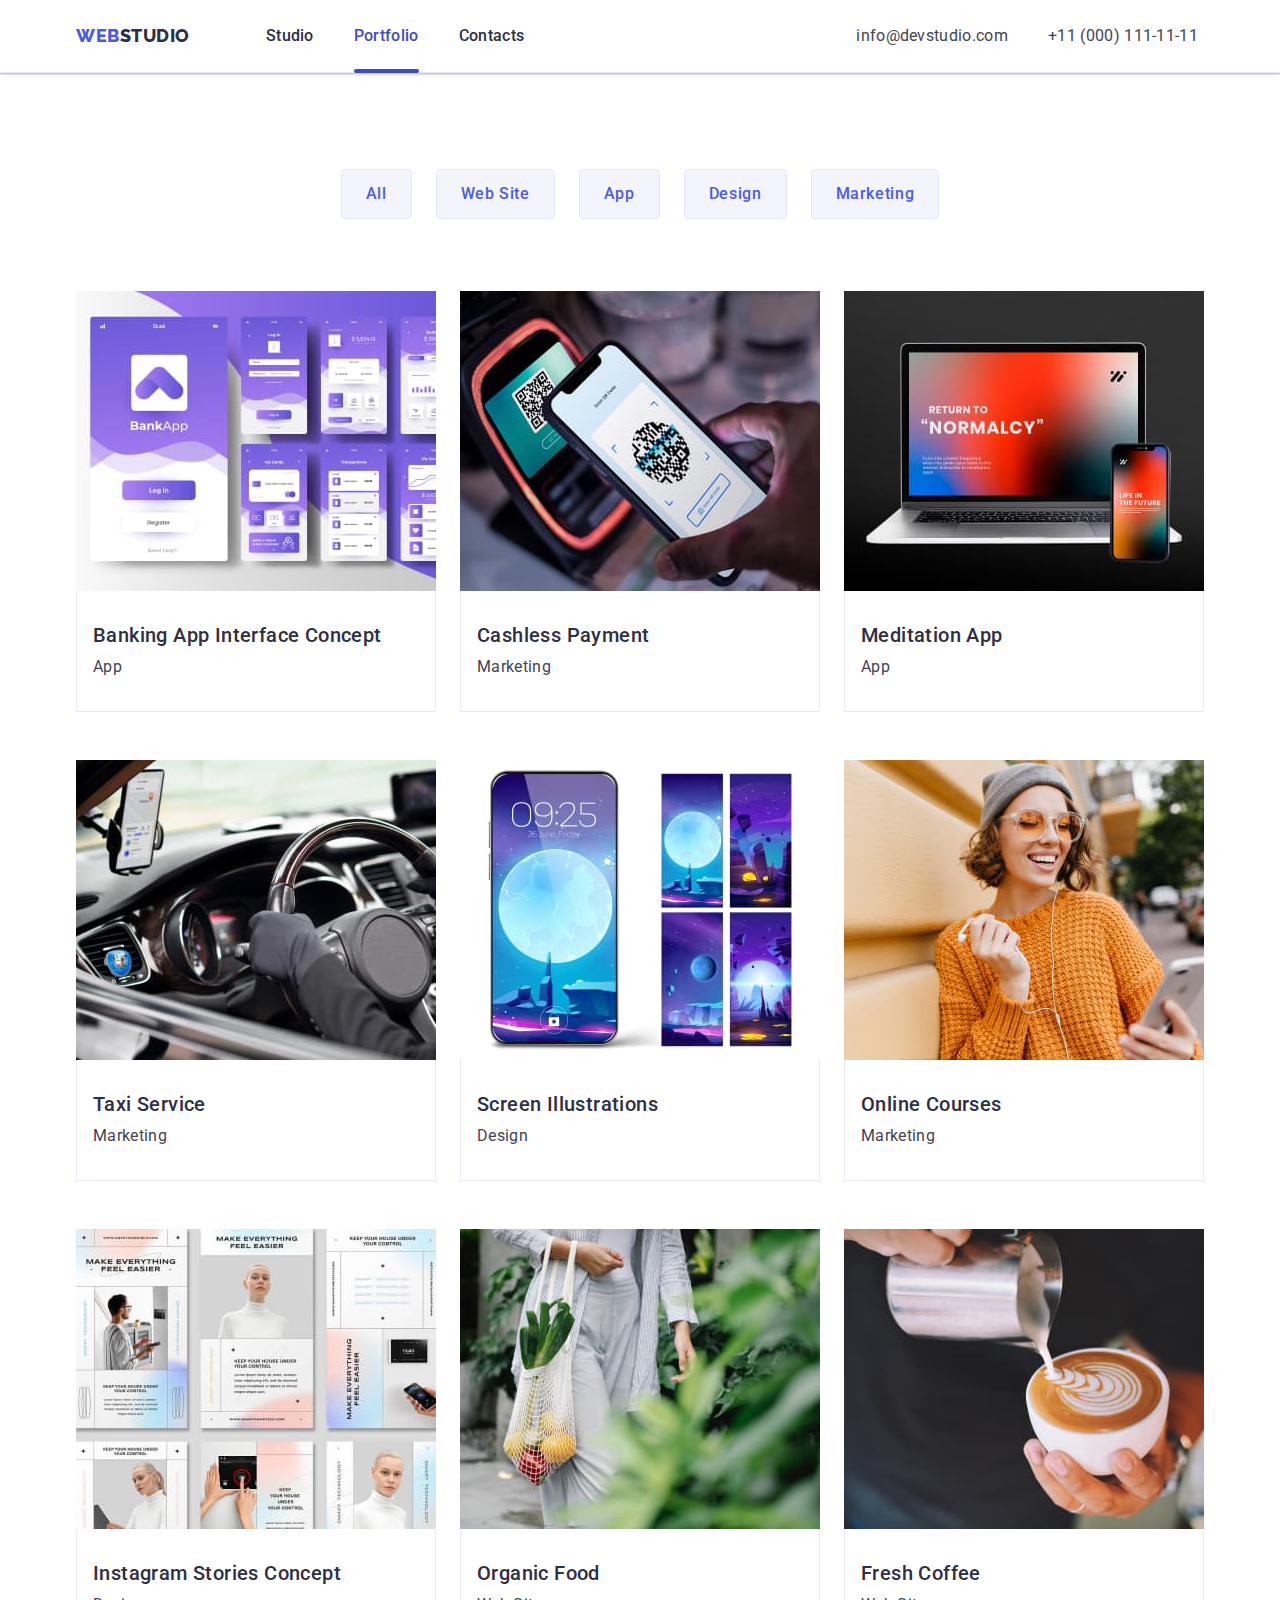
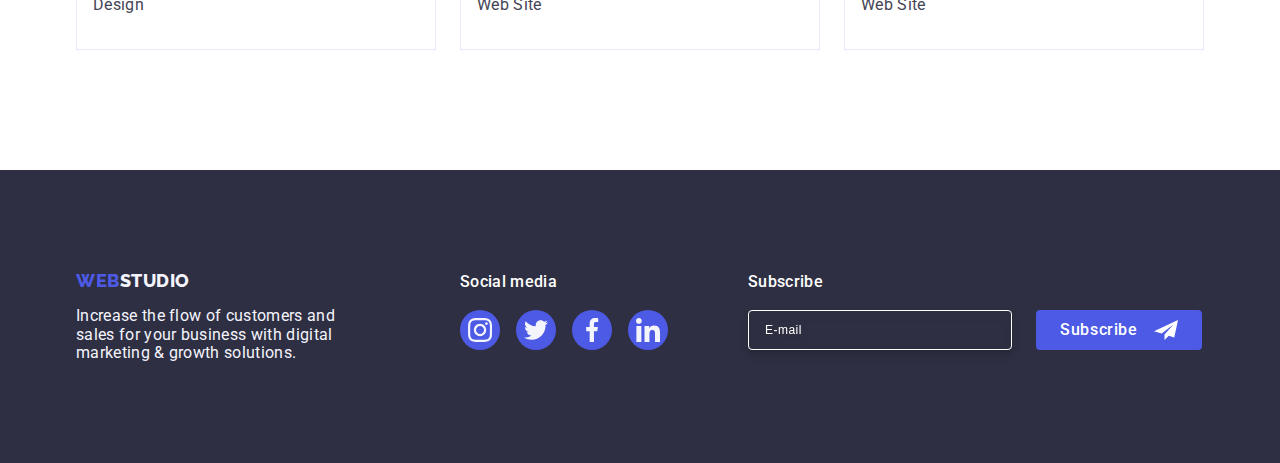
==== portfolio.html @ fdab6323 "Initial commit" ====
<!DOCTYPE html>
<html lang="en">
  <head>
    <link
      rel="stylesheet"
      href="https://cdnjs.cloudflare.com/ajax/libs/modern-normalize/2.0.0/modern-normalize.min.css"
      integrity="sha512-4xo8blKMVCiXpTaLzQSLSw3KFOVPWhm/TRtuPVc4WG6kUgjH6J03IBuG7JZPkcWMxJ5huwaBpOpnwYElP/m6wg=="
      crossorigin="anonymous"
      referrerpolicy="no-referrer"
    />
    <link rel="stylesheet" href="./css/styles.css" />
    <link rel="preconnect" href="https://fonts.googleapis.com" />
    <link rel="preconnect" href="https://fonts.gstatic.com" crossorigin />
    <link
      href="https://fonts.googleapis.com/css2?family=Raleway:wght@800&family=Roboto:wght@400;500;700;900&display=swap"
      rel="stylesheet"
    />
    <meta charset="UTF-8" />
    <meta name="viewport" content="width=device-width, initial-scale=1.0" />
    <title>Portfolio</title>
  </head>
  <body>
    <header class="header">
      <div class="header-content container">
        <nav class="nav">
          <a class="logo link" href="./index.html"
            >Web<span class="logo-span">Studio</span></a
          >
          <ul class="nav-list list">
            <li class="nav-element">
              <a class="nav-item link" href="./index.html">Studio</a>
            </li>
            <li class="nav-element">
              <a class="nav-item link current" href="./portfolio.html"
                >Portfolio</a
              >
            </li>
            <li class="nav-element">
              <a class="nav-item link" href="">Contacts</a>
            </li>
          </ul>
        </nav>

        <address class="address">
          <ul class="address-list list">
            <li class="address-element">
              <a class="address-item link" href="mailto:info@devstudio.com"
                >info@devstudio.com</a
              >
            </li>
            <li class="address-element">
              <a class="address-item link" href="tel:+110001111111"
                >+11 (000) 111-11-11</a
              >
            </li>
          </ul>
        </address>
      </div>
    </header>

    <main class="main">
      <section class="categories">
        <div class="categories-content container">
          <h1 class="categories-title visually-hidden">Categories</h1>

          <ul class="categories-list list">
            <li class="categories-item">
              <button class="categories-button" type="button">All</button>
            </li>
            <li class="categories-item">
              <button class="categories-button" type="button">Web Site</button>
            </li>
            <li class="categories-item">
              <button class="categories-button" type="button">App</button>
            </li>
            <li class="categories-item">
              <button class="categories-button" type="button">Design</button>
            </li>
            <li class="categories-item">
              <button class="categories-button" type="button">Marketing</button>
            </li>
          </ul>

          <ul class="gallery-list list">
            <li class="gallery-item">
              <a class="gallery-link link" href="">
                <div class="gallery-img">
                  <img
                    class="gallery-image"
                    src="./images/BankApp.jpg"
                    alt="Banking App Interface Concept"
                    width="360"
                  />
                  <p class="gallery-img-p">
                    14 Stylish and User-Friendly App Design Concepts · Task
                    Manager App · Calorie Tracker App · Exotic Fruit Ecommerce
                    App · Cloud Storage App
                  </p>
                </div>
                <div class="gallery-item-text">
                  <h2 class="gallery-subtitle">
                    Banking App Interface Concept
                  </h2>
                  <p class="gallery-text">App</p>
                </div>
              </a>
            </li>
            <li class="gallery-item">
              <a class="gallery-link link" href="">
                <div class="gallery-img">
                  <img
                    class="gallery-image"
                    src="./images/Payment.jpg"
                    alt="Cashless Payment with telephone"
                    width="360"
                  />
                  <p class="gallery-img-p">
                    14 Stylish and User-Friendly App Design Concepts · Task
                    Manager App · Calorie Tracker App · Exotic Fruit Ecommerce
                    App · Cloud Storage App
                  </p>
                </div>
                <div class="gallery-item-text">
                  <h2 class="gallery-subtitle">Cashless Payment</h2>
                  <p class="gallery-text">Marketing</p>
                </div>
              </a>
            </li>
            <li class="gallery-item">
              <a class="gallery-link link" href="">
                <div class="gallery-img">
                  <img
                    class="gallery-image"
                    src="./images/Meditation.jpg"
                    alt="Meditation App on laptop an telephone"
                    width="360"
                  />
                  <p class="gallery-img-p">
                    14 Stylish and User-Friendly App Design Concepts · Task
                    Manager App · Calorie Tracker App · Exotic Fruit Ecommerce
                    App · Cloud Storage App
                  </p>
                </div>
                <div class="gallery-item-text">
                  <h2 class="gallery-subtitle">Meditation App</h2>
                  <p class="gallery-text">App</p>
                </div>
              </a>
            </li>
            <li class="gallery-item">
              <a class="gallery-link link" href="">
                <div class="gallery-img">
                  <img
                    class="gallery-image"
                    src="./images/Taxi.jpg"
                    alt="Taxi black car"
                    width="360"
                  />
                  <p class="gallery-img-p">
                    14 Stylish and User-Friendly App Design Concepts · Task
                    Manager App · Calorie Tracker App · Exotic Fruit Ecommerce
                    App · Cloud Storage App
                  </p>
                </div>
                <div class="gallery-item-text">
                  <h2 class="gallery-subtitle">Taxi Service</h2>
                  <p class="gallery-text">Marketing</p>
                </div>
              </a>
            </li>
            <li class="gallery-item">
              <a class="gallery-link link" href="">
                <div class="gallery-img">
                  <img
                    class="gallery-image"
                    src="./images/Wallpapers.jpg"
                    alt="Screen Illustrations fot telephone"
                    width="360"
                  />
                  <p class="gallery-img-p">
                    14 Stylish and User-Friendly App Design Concepts · Task
                    Manager App · Calorie Tracker App · Exotic Fruit Ecommerce
                    App · Cloud Storage App
                  </p>
                </div>
                <div class="gallery-item-text">
                  <h2 class="gallery-subtitle">Screen Illustrations</h2>
                  <p class="gallery-text">Design</p>
                </div>
              </a>
            </li>
            <li class="gallery-item">
              <a class="gallery-link link" href="">
                <div class="gallery-img">
                  <img
                    class="gallery-image"
                    src="./images/Online.jpg"
                    alt="Girl with telephone"
                    width="360"
                  />
                  <p class="gallery-img-p">
                    14 Stylish and User-Friendly App Design Concepts · Task
                    Manager App · Calorie Tracker App · Exotic Fruit Ecommerce
                    App · Cloud Storage App
                  </p>
                </div>
                <div class="gallery-item-text">
                  <h2 class="gallery-subtitle">Online Courses</h2>
                  <p class="gallery-text">Marketing</p>
                </div>
              </a>
            </li>
            <li class="gallery-item">
              <a class="gallery-link link" href="">
                <div class="gallery-img">
                  <img
                    class="gallery-image"
                    src="./images/Instagram.jpg"
                    alt="Instagram Stories Concepts"
                    width="360"
                  />
                  <p class="gallery-img-p">
                    14 Stylish and User-Friendly App Design Concepts · Task
                    Manager App · Calorie Tracker App · Exotic Fruit Ecommerce
                    App · Cloud Storage App
                  </p>
                </div>
                <div class="gallery-item-text">
                  <h2 class="gallery-subtitle">Instagram Stories Concept</h2>
                  <p class="gallery-text">Design</p>
                </div>
              </a>
            </li>
            <li class="gallery-item">
              <a class="gallery-link link" href="">
                <div class="gallery-img">
                  <img
                    class="gallery-image"
                    src="./images/Food.jpg"
                    alt="products in the package"
                    width="360"
                  />
                  <p class="gallery-img-p">
                    14 Stylish and User-Friendly App Design Concepts · Task
                    Manager App · Calorie Tracker App · Exotic Fruit Ecommerce
                    App · Cloud Storage App
                  </p>
                </div>
                <div class="gallery-item-text">
                  <h2 class="gallery-subtitle">Organic Food</h2>
                  <p class="gallery-text">Web Site</p>
                </div>
              </a>
            </li>
            <li class="gallery-item">
              <a class="gallery-link link" href="">
                <div class="gallery-img">
                  <img
                    class="gallery-image"
                    src="./images/Coffe.jpg"
                    alt="A cap of coffe"
                    width="360"
                  />
                  <p class="gallery-img-p">
                    14 Stylish and User-Friendly App Design Concepts · Task
                    Manager App · Calorie Tracker App · Exotic Fruit Ecommerce
                    App · Cloud Storage App
                  </p>
                </div>
                <div class="gallery-item-text">
                  <h2 class="gallery-subtitle">Fresh Coffee</h2>
                  <p class="gallery-text">Web Site</p>
                </div>
              </a>
            </li>
          </ul>
        </div>
      </section>
    </main>

    <footer class="footer">
      <div class="footer-content container">
        <div class="footer-content-text">
          <a class="footer-logo link" href="./index.html"
            >Web<span class="footer-logo-span">Studio</span></a
          >

          <p class="footer-text">
            Increase the flow of customers and sales for your business with
            digital marketing & growth solutions.
          </p>
        </div>

        <div class="footer-content-socials">
          <p class="footer-social-text">Social media</p>
          <ul class="footer-social-list list">
            <li class="footer-social-item">
              <a class="footer-social-link" href="#">
                <svg class="footer-icon" width="24" height="24">
                  <use href="./images/icons.svg#icon-instagram"></use>
                </svg>
              </a>
            </li>
            <li class="footer-social-item">
              <a class="footer-social-link" href="#">
                <svg class="footer-icon" width="24" height="24">
                  <use href="./images/icons.svg#icon-twitter"></use>
                </svg>
              </a>
            </li>
            <li class="footer-social-item">
              <a class="footer-social-link" href="#">
                <svg class="footer-icon" width="24" height="24">
                  <use href="./images/icons.svg#icon-facebook"></use>
                </svg>
              </a>
            </li>
            <li class="footer-social-item">
              <a class="footer-social-link" href="#">
                <svg class="footer-icon" width="24" height="24">
                  <use href="./images/icons.svg#icon-linkedin"></use>
                </svg>
              </a>
            </li>
          </ul>
        </div>

        <div class="subscribe">
          <p class="subscribe-title">Subscribe</p>
          <form class="subscribe-form">
            <label class="subscribe-label" title="subscribe">
              <input
                class="subscribe-input"
                type="email"
                name="email"
                placeholder="E-mail"
              />
            </label>

            <button class="subscribe-btn" type="submit">
              Subscribe
              <svg class="subscribe-icon" width="24" height="24">
                <use href="./images/icons.svg#icon-send"></use>
              </svg>
            </button>
          </form>
        </div>
      </div>
    </footer>

    <div data-modal class="modal is-hidden">
      <div class="modal-vidow">
        <button class="modal-close" data-modal-close type="button">
          <svg class="modal-icon" width="8" height="8">
            <use href="./images/icons.svg#icon-close-black"></use>
          </svg>
        </button>
      </div>
    </div>
    <script src="./js/modal.js"></script>
  </body>
</html>
---- css/styles.css ----
/* 
font-family: 'Raleway', sans-serif;
font-family: 'Roboto', sans-serif; 
*/

*,
*::after,
*::before{
	box-sizing: border-box;
}

img{
	display: block;
}

body{
	margin: 0;
	font-family: 'Roboto', sans-serif;
	color: #434455;
	background-color: var(--white);
}

:root{
	--iris: #4D5AE5;
	--navyblue: #2E2F42;
	--ocean: #404BBF;
	--slate: #434455;
	--white: #FFF;
	--cloud: #F4F4FD;
	--cornflower: #E7E9FC;
	--lightslate: #8E8F99;
	--navyblue-modal: rgba(46, 47, 66, 0.40);
}

.container {
	width: 1158px;
	margin: 0 auto;
	padding: 0 15px;
	/* max-width: ;
	padding-left: ;
	padding-right: ;
	margin-left: ;
	margin-right: ; */
}

h1,h2,h3,h4,h5,h6{
	margin: 0;
}

p{
	margin: 0;
}

ul{
	margin: 0;
	padding: 0;
	list-style-type: none;
}


/**
	|============================
	| HEADER
	|============================
*/

.header{
	border-bottom: 1px solid #e7e9fc;
	box-shadow: 0px 1px 6px 0px rgba(46, 47, 66, 0.08), 0px 1px 1px 0px rgba(46, 47, 66, 0.16), 0px 2px 1px 0px rgba(46, 47, 66, 0.08);
}

.header-content{
	display: flex;
	align-items: center;
}


.logo{
	font-family: 'Raleway', sans-serif;
	color: var(--iris);
	font-weight: 800;
	font-size: 18px;
	line-height: 1.17;
	letter-spacing: 0.54px;
	text-transform: uppercase;
	margin-right: 76px
}


.logo-span{
	color: var(--navyblue);
}


.link{
	text-decoration: none;
}






.list{
	list-style: none
}
.nav-list{
	display: flex;
	gap: 40px;
}


.nav{
	display: flex;
	align-items: center;
}

.nav-item{
	position: relative;
	color: var(--navyblue);
	font-family: 'Roboto', sans-serif;
	font-size: 16px;
	font-weight: 500;
	line-height: 150%;
	letter-spacing: 0.02em;
	padding: 24px 0;
	display: block;
	transition: color 250ms cubic-bezier(0.4, 0, 0.2, 1);
}
.nav-item:hover,
.nav-item:focus{
	color: #404bbf;
}
.nav-item:active{
	color: var(--ocean);
}
.nav-item::after{
	position: absolute;
	color: var(--ocean);
	content: "";
	left: 0;
	opacity: 0;
	bottom: -1px;
	height: 4px;
	background-color: var(--ocean);
	border-radius: 2px;
	width: 100%;
}
.nav-item:hover::after,
.nav-item:focus::after,
.nav-item.current::after {
	opacity: 1;
}

.nav-item.current{
	color: #404bbf;
}

.address{
	font-style: normal;
	margin-left: 332px;
}
.address-list{
	display: flex;
	gap: 40px;
}

.address-item{
	color: var(--slate);
	font-family: 'Roboto', sans-serif;
	font-size: 16px;
	line-height: 150%;
	letter-spacing: 0.32px;transition: color 250ms cubic-bezier(0.4, 0, 0.2, 1);
}
.address-item:hover,
.address-item:focus{
	color: #404bbf;
}
.address-item:active{
	color: var(--ocean);
}


/* ________________MAIN____________________ */

.intro{
	margin: 0 auto;
	background-image: linear-gradient(rgba(46, 47, 66, 0.7),
			rgba(46, 47, 66, 0.7)),
		url(../images/hero-image.jpg);
	padding: 188px 0;
	max-width: 1440px;
	background-repeat: no-repeat;
	background-position: center;
	background-size: cover;
}
.intro-title{
	color: var(--white);
	text-align: center;
	font-family: 'Roboto', sans-serif;
	font-size: 56px;
	font-weight: 700;
	line-height: 107.143%;
	letter-spacing: 1.12px;
	max-width: 496px;
	margin: 0 auto;
	margin-bottom: 48px;
}
.intro-button{
	display: block;
	color: var(--white);
	font-family: 'Roboto', sans-serif;
	font-size: 16px;
	font-weight: 500;
	line-height: 150%;
	letter-spacing: 0.64px;
	background-color: var(--iris);
	cursor: pointer;
	min-width: 169px;
	height: 56px;
	border: none;
	border-radius: 4px;
	margin: 0 auto;
	transition: background-color 250ms cubic-bezier(0.4, 0, 0.2, 1);
}
.intro-button:hover,
.intro-button:focus{
	background-color: var(--ocean);
}




.advantages-title{
	color: var(--navyblue);
	font-family: 'Roboto', sans-serif;
	font-size: 36px;
	font-weight: 700;
	line-height: 111.111%;
	letter-spacing: 0.72px;
	text-transform: capitalize;
	text-align: center;
	margin-bottom: 72px;
}
.advantages{
	padding: 120px 0;
}
.visually-hidden {
	position: absolute;
	width: 1px;
	height: 1px;
	margin: -1px;
	border: 0;
	padding: 0;
	white-space: nowrap;
	clip-path: inset(100%);
	clip: rect(0 0 0 0);
	overflow: hidden;
}
.advantages-subtitle{
	color: var(--navyblue);
	font-family: 'Roboto', sans-serif;
	font-size: 20px;
	font-weight: 500;
	line-height: 120%;
	letter-spacing: 0.4px;
	margin-bottom: 8px;
}
.advantages-text{
	color: var(--slate);
	font-family: 'Roboto', sans-serif;
	font-size: 16px;
	line-height: 150%;
	letter-spacing: 0.32px;
}
.advantages-list{
	display: flex;
	gap: 24px;
}
.advantages-item{
	width: calc((100% - 72px) / 4);
}
.advantages-item-content{
	display: flex;
	align-items: center;
	justify-content: center;
	background-color: var(--cloud);
	padding: 24px 100px;
	margin-bottom: 8px;
	border-radius: 4px;
}




.about{
	padding-bottom: 120px;
}
.about-list{
	display: flex;
	gap: 24px;
}
.about-item{
	width: calc((100% - 48px) / 3);
}
.about-title{
	color: var(--navyblue);
	font-family: 'Roboto', sans-serif;
	font-size: 36px;
	font-weight: 700;
	line-height: 111.111%;
	letter-spacing: 0.72px;
	text-transform: capitalize;
	text-align: center;
	margin-bottom: 72px;
}







.team{
	background-color: #F4F4FD;
	padding: 120px 0;
}
.team-list{
	display: flex;
	gap: 24px;
}
.team-item{
	background-color: #FFFFFF;
	width: calc((100% - 72px) / 4);
	border-radius: 0px 0px 4px 4px;
	box-shadow: 0px 1px 6px rgba(46, 47, 66, 0.08),
		0px 1px 1px rgba(46, 47, 66, 0.16),
		0px 2px 1px rgba(46, 47, 66, 0.08);
}
.team-info{
	padding: 32px 0;
}
.team-info-list{
	display: flex;
	justify-content: center;
	gap: 24px;
}
.team-info-list-item {
	height: 40px;
	width: 40px;
}
.team-icon-social{
	background-color: var(--iris);
	display: flex;
	align-items: center;
	justify-content: center;
	border-radius: 50%;
	width: 100%;
	transition: background-color 250ms cubic-bezier(0.4, 0, 0.2, 1);
	height: 100%;
}
.team-icon-social:hover,
.team-icon-social:focus{
	background-color: #404bbf;
}
.team-icon {
	width: 16px;
	height: 16px;
	fill: var(--cloud);
}
.team-title{
	color: var(--navyblue);
	font-family: 'Roboto', sans-serif;
	font-size: 36px;
	font-weight: 700;
	line-height: 111.111%;
	letter-spacing: 0.72px;
	text-transform: capitalize;
	text-align: center;
	margin-bottom: 72px;
}
.team-subtitle {
	color: var(--navyblue);
	text-align: center;
	font-family: 'Roboto', sans-serif;
	font-size: 20px;
	font-weight: 500;
	line-height: 120%;
	letter-spacing: 0.4px;
	margin-bottom: 8px;
	text-align: center;
}
.team-text {
	color: var(--slate);
	text-align: center;
	font-family: 'Roboto', sans-serif;
	font-size: 16px;
	line-height: 150%;
	letter-spacing: 0.32px;
	text-align: center;
	margin-bottom: 8px;
}










.customers{
	padding-top: 120px;
	padding-bottom: 120px;
}
.customers-item{
	width: calc((100% - 120px) / 6);
	height: 88px;
}
.customers-list {
	display: flex;
	gap: 24px;
}
.customers-icon{
	fill: currentColor;
}
.customers-title {
	color: var(--navyblue);
	font-family: 'Roboto', sans-serif;
	font-size: 36px;
	font-weight: 700;
	line-height: 111.111%;
	letter-spacing: 0.72px;
	text-transform: capitalize;
	text-align: center;
	margin-bottom: 72px;
}
.customers-link{
	display: flex;
	align-items: center;
	justify-content: center;
	color: var(--lightslate);
	width: 100%;
	height: 100%;
	border: 1px solid #8E8F99;
	border-radius: 4px;
	display: flex;
	transition: border-color 250ms cubic-bezier(0.4, 0, 0.2, 1),
	color 250ms cubic-bezier(0.4, 0, 0.2, 1);
}
.customers-link:hover,
.customers-link:focus{
	border-color: #404bbf;
	color: #404bbf;
}




/**
	|============================
	| FOOTER
	|============================
*/




.footer{
	background-color: var(--navyblue);
	padding: 100px 0;
}
.footer-content{
	display: flex;
	align-items: baseline;
}
.footer-logo{
	display: inline-block;
	margin-bottom: 16px;
	color: var(--iris);
	font-family: 'Raleway', sans-serif;
	font-size: 18px;
	font-weight: 800;
	line-height: 1.17;
	letter-spacing: 0.54px;
	text-transform: uppercase;
	text-decoration: none;
}
.footer-logo-span{
	color: #f4f4fd
}
.footer-text{
	color: var(--cloud);
	font-family: 'Roboto', sans-serif;
	font-size: 16px;
	line-height: 1.17;
	letter-spacing: 0.02em;
	max-width: 264px;
}
.footer-content-text{
	margin-right: 120px;
}




.footer-social-text{
	font-family: Roboto;
	font-size: 16px;
	font-weight: 500;
	line-height: 1.5;
	letter-spacing: 0.02em;
	color: var(--white);
	margin-bottom: 16px;
}
.footer-social-list {
	display: flex;
	gap: 16px;
}
.footer-social-item {
	transition: background-color 250ms cubic-bezier(0.4, 0, 0.2, 1);
	width: 40px;
	height: 40px;
}
.footer-social-link {
	display: flex;
	align-items: center;
	justify-content: center;

	width: 100%;
	height: 100%;
	background-color: #4D5AE5;
	border-radius: 50%;
	transition: background-color 250ms cubic-bezier(0.4, 0, 0.2, 1);
}
.footer-social-link:hover,
.footer-social-link:focus{
	background-color: #31d0aa;
}
.footer-icon {
	fill: var(--cloud);
}
.footer-content-socials{
	margin-right: 80px;
}


.subscribe-icon{
	margin-left: 16px;
}
.subscribe{}
.subscribe-title{
	margin-bottom: 16px;
	font-family: Roboto;
	font-size: 16px;
	font-weight: 500;
	line-height: 1.5;
	letter-spacing: 0.02em;
	color: var(--white);
	margin-bottom: 16px;
}
.subscribe-btn{
	min-width: 165px;
	height: 40px;
	box-shadow: none;
	border: none;
	display: flex;
	padding: 8px 24px;
	justify-content: center;
	align-items: center;
	color: var(--white);
	text-align: center;
	font-family: "Roboto", sans-serif;
	font-size: 16px;
	border-radius: 4px;
	cursor: pointer;
	background: var(--iris);
	font-weight: 500;
	line-height: 1.5;
	letter-spacing: 0.04em;
	transition: background-color 250ms cubic-bezier(0.4, 0, 0.2, 1);
}
.subscribe-btn:hover,
.subscribe-btn:focus {
	background-color: var(--ocean);
}
.subscribe-form{
	display: flex;
	gap: 24px;
}
.subscribe-input{
	font-size: 12px;
	line-height: 1.5;
	letter-spacing: 0.04em;
	filter: drop-shadow(0px 4px 4px rgba(0, 0, 0, 0.15));
	width: 264px;
	height: 40px;
	color: var(--white);
	border-radius: 4px;
	border: 1px solid var(--white);
	background-color: transparent;
	box-shadow: 0px 4px 4px 0px rgba(0, 0, 0, 0.15);
	padding-top: 8px;
	padding-bottom: 8px;
	padding-left: 16px;
}
.subscribe-input::placeholder{
	color: var(--white);
}



/**
	|============================
	| MAIN-PORTFOLIO
	|============================
*/




.categories{
	padding-top: 96px;
	padding-bottom: 120px;
}
.categories-list{
	display: flex;
	gap: 24px;
	justify-content: center;
	margin-bottom: 72px;
}
.categories-title{
	color: var(--navyblue);
	font-family: 'Roboto', sans-serif;
	font-size: 36px;
	font-weight: 700;
	line-height: 111.111%;
	letter-spacing: 0.72px;
	text-transform: capitalize;
	text-align: center;
}
.categories-button{
	background: var(--cloud);
	color: var(--iris);
	text-align: center;
	font-family: 'Roboto', sans-serif;
	font-size: 16px;
	font-weight: 500;
	line-height: 150%;
	letter-spacing: 0.64px;
	cursor: pointer;
	padding: 12px 24px;
	border: 1px solid #e7e9fc;
	border-radius: 4px;
	transition: color 250ms cubic-bezier(0.4, 0, 0.2, 1),
		background-color 250ms cubic-bezier(0.4, 0, 0.2, 1),
		border-color 250ms cubic-bezier(0.4, 0, 0.2, 1),
		box-shadow 250ms cubic-bezier(0.4, 0, 0.2, 1);
}
.categories-button:hover,
.categories-button:focus{
	color: var(--white);
	background-color: #404BBF;
	border: 1px solid transparent;
	box-shadow: 0px 3px 1px rgba(0, 0, 0, 0.1), 0px 2px 1px rgba(0, 0, 0, 0.08), 0px 2px 2px rgba(0, 0, 0, 0.12);
}





.gallery-list{
	display: flex;
	flex-wrap: wrap;
	column-gap: 24px;
	row-gap: 48px;
}
.gallery-item{
	background: var(--white);
	width: calc((100% - 48px) / 3);
}
.gallery-item-text{
	padding: 32px 16px;
	border: 1px solid #e7e9fc;
	border-top: none;
}
.gallery-subtitle{
	color: var(--navyblue);
	font-family: 'Roboto', sans-serif;
	font-size: 20px;
	font-weight: 500;
	line-height: 1.2;
	letter-spacing: 0.02em;
	margin-bottom: 8px
}
.gallery-text{
	color: var(--slate);
	font-family: 'Roboto', sans-serif;
	font-size: 16px;
	line-height: 1.5;
	letter-spacing: 0.02em;
}
.gallery-link{
	display: block;
	transition: box-shadow 250ms cubic-bezier(0.4, 0, 0.2, 1);
}

.gallery-img{
	position: relative;
	overflow: hidden;
}
.gallery-img-p{
	position: absolute;
	top: 0;
	font-size: 16px;
	line-height: 1.5;
	letter-spacing: 0.02em;
	color: #f4f4fd;
	padding: 40px 32px;
	background-color: #4d5ae5;
	height: 100%;
	height: 100%;
	transform: translateY(100%);
	transition: transform 250ms cubic-bezier(0.4, 0, 0.2, 1);
}
.gallery-link:hover,
.gallery-link:focus {
	box-shadow: 0px 1px 6px rgba(46, 47, 66, 0.08), 0px 1px 1px rgba(46, 47, 66, 0.16), 0px 2px 1px rgba(46, 47, 66, 0.08);
}

.gallery-link:hover .gallery-img-p,
.gallery-link:focus .gallery-img-p{
	transform: translateY(0%);
}

/**
	|============================
	| MODAL
	|============================
*/


.modal{
	position: fixed;
	top: 0;
	left: 0;
	width: 100%;
	height: 100%;
	background-color: rgba(46, 47, 66, 0.4);
	transition: opacity 250ms cubic-bezier(0.4, 0, 0.2, 1), visibility 250ms cubic-bezier(0.4, 0, 0.2, 1);
}
.modal-title{
	color: var(--navyblue);
	text-align: center;
	font-family: "Roboto", sans-serif;
	font-size: 16px;
	font-weight: 500;
	line-height: 1.5;
	letter-spacing: 0.02em;
	margin-bottom: 16px;
}
.is-hidden{
	opacity: 0;
	visibility: hidden;
	pointer-events: none;
}
.modal-vindow{
	padding: 72px 24px 24px 24px;
	position: absolute;
	top: 50%;
	left: 50%;
	width: 408px;
	min-height: 584px;

	background: #fcfcfc;
	box-shadow: 0px 1px 1px rgba(0, 0, 0, 0.14), 0px 1px 3px rgba(0, 0, 0, 0.12), 0px 2px 1px rgba(0, 0, 0, 0.2);
	border-radius: 4px;

	transform: translate(-50%, -50%) scale(1);
	transition: transform 250ms cubic-bezier(0.4, 0, 0.2, 1);
}
.modal-close{
	position: absolute;
	top: 24px;
	right: 24px;
	width: 24px;
	height: 24px;
	border-radius: 50%;
	background-color: #e7e9fc;
	border: 1px solid rgba(0, 0, 0, 0.1);
	padding: 0;
	cursor: pointer;
	transition: background-color 250ms cubic-bezier(0.4, 0, 0.2, 1), border 250ms cubic-bezier(0.4, 0, 0.2, 1);

	display: flex;
	justify-content: center;
	align-items: center;
}
.modal-close:hover,
.modal-close:focus
{
	background-color: #404bbf;
	border: none;
	fill: #ffffff;
}
.modal-icon{
	transition: fill 250ms cubic-bezier(0.4, 0, 0.2, 1);
	fill: var(--navyblue);
}
.modal-label{
	display: block;
	color: var(--lightslate);
	font-family: Roboto;
	font-size: 12px;
	line-height: 1.17;
	letter-spacing: 0.04em;
	margin-bottom: 4px;
}
.modal-input{
	width: 100%;
	height: 40px;
	border-radius: 4px;
	background-color: transparent;
	padding-left: 38px;
	outline: transparent;
	transition: border-color 250ms cubic-bezier(0.4, 0, 0.2, 1);
	border: 1px solid rgba(46, 47, 66, 0.4);
}
.modal-input:focus{
	border-color: #4D5AE5;
}
.modal-input:focus + .modal-icon {
	fill: #4D5AE5;
}
.modal-form-content{
	margin-bottom: 8px;
}
.modal-icon{
	position: absolute;
	left: 16px;
	top: 50%;
	transform: translateY(-50%);
	transition: fill 250ms cubic-bezier(0.4, 0, 0.2, 1);
}
.modal-textarea{
	width: 100%;
	height: 120px;
	font-size: 12px;
	line-height: 1.17;
	letter-spacing: 0.04em;
	color: rgba(46, 47, 66, 0.4);
	border: 1px solid rgba(46, 47, 66, 0.4);
	border-radius: 4px;
	background-color: transparent;
	padding: 8px 16px;
	outline: transparent;
	resize: none;
	transition: border-color 250ms cubic-bezier(0.4, 0, 0.2, 1);
}
.modal-textarea:focus{
	border-color: #4D5AE5;
}
.modal-checkbox:checked {
	background-color: var(--ocean);
}
.modal-checkbox:checked + .check-label >.check-span {
	background-color: var(--ocean);
	border: none;
	fill: var(--cloud);
}
.modal-checkbox:focus + .check-label > .check-span{
	border-color: var(--ocean);
}



.inputs-content {
	position: relative;
}
.textarea-content {
	margin-bottom: 16px;
}




.check-content{
	margin-bottom: 24px;
}
.check-label{
	color: var(--lightslate);
	font-family: Roboto;
	font-size: 12px;
	line-height: 1.17;
	letter-spacing: 0.04em;
}
.check-policy {
	color: #4d5ae5;
}
.check-span{
	width: 16px;
	height: 16px;
	border: 1px solid rgba(46, 47, 66, 0.4);
	border-radius: 2px;
	transition: background-color 250ms cubic-bezier(0.4, 0, 0.2, 1), border 250ms cubic-bezier(0.4, 0, 0.2, 1), fill 250ms cubic-bezier(0.4, 0, 0.2, 1);
	display: inline-flex;
	align-items: center;
	justify-content: center;
	fill: transparent;
}



.modal-btn{
	display: block;
	margin: 0 auto;
	min-width: 169px;
	height: 56px;
	font-family: "Roboto", sans-serif;
	font-size: 16px;
	font-weight: 500;
	line-height: 1.5;
	letter-spacing: 0.04em;
	color: #ffffff;
	cursor: pointer;
	background-color: #4D5AE5;
	border: none;
	border-radius: 4px;
	box-shadow: 0px 4px 4px 0px rgba(0, 0, 0, 0.15);
	transition: background-color 250ms cubic-bezier(0.4, 0, 0.2, 1);
}
.modal-btn:focus,
.modal-btn:hover
{
	background-color: #404BBF;
}
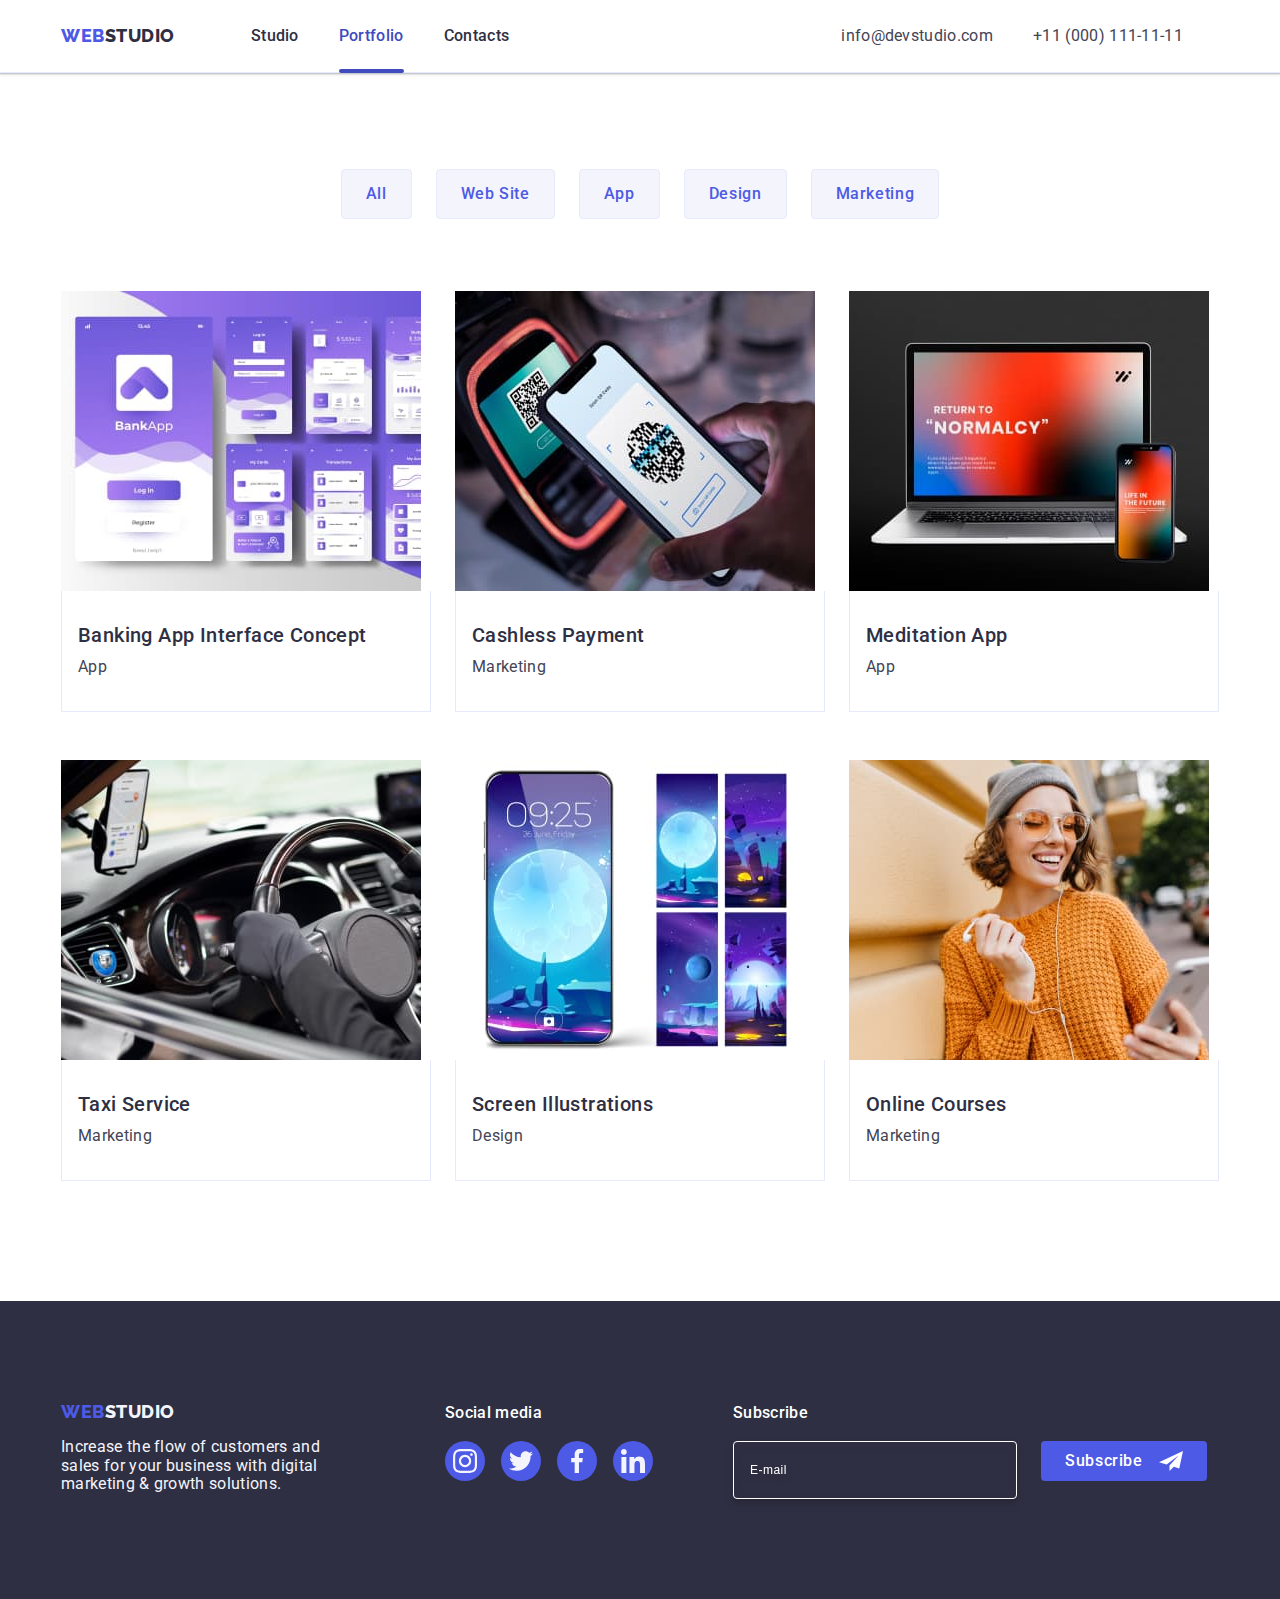
==== commit da58e5e7: "rty" ====
--- a/portfolio.html
+++ b/portfolio.html
@@ -210,70 +210,7 @@
                 </div>
               </a>
             </li>
-            <li class="gallery-item">
-              <a class="gallery-link link" href="">
-                <div class="gallery-img">
-                  <img
-                    class="gallery-image"
-                    src="./images/Instagram.jpg"
-                    alt="Instagram Stories Concepts"
-                    width="360"
-                  />
-                  <p class="gallery-img-p">
-                    14 Stylish and User-Friendly App Design Concepts · Task
-                    Manager App · Calorie Tracker App · Exotic Fruit Ecommerce
-                    App · Cloud Storage App
-                  </p>
-                </div>
-                <div class="gallery-item-text">
-                  <h2 class="gallery-subtitle">Instagram Stories Concept</h2>
-                  <p class="gallery-text">Design</p>
-                </div>
-              </a>
-            </li>
-            <li class="gallery-item">
-              <a class="gallery-link link" href="">
-                <div class="gallery-img">
-                  <img
-                    class="gallery-image"
-                    src="./images/Food.jpg"
-                    alt="products in the package"
-                    width="360"
-                  />
-                  <p class="gallery-img-p">
-                    14 Stylish and User-Friendly App Design Concepts · Task
-                    Manager App · Calorie Tracker App · Exotic Fruit Ecommerce
-                    App · Cloud Storage App
-                  </p>
-                </div>
-                <div class="gallery-item-text">
-                  <h2 class="gallery-subtitle">Organic Food</h2>
-                  <p class="gallery-text">Web Site</p>
-                </div>
-              </a>
-            </li>
-            <li class="gallery-item">
-              <a class="gallery-link link" href="">
-                <div class="gallery-img">
-                  <img
-                    class="gallery-image"
-                    src="./images/Coffe.jpg"
-                    alt="A cap of coffe"
-                    width="360"
-                  />
-                  <p class="gallery-img-p">
-                    14 Stylish and User-Friendly App Design Concepts · Task
-                    Manager App · Calorie Tracker App · Exotic Fruit Ecommerce
-                    App · Cloud Storage App
-                  </p>
-                </div>
-                <div class="gallery-item-text">
-                  <h2 class="gallery-subtitle">Fresh Coffee</h2>
-                  <p class="gallery-text">Web Site</p>
-                </div>
-              </a>
-            </li>
-          </ul>
+           </ul>
         </div>
       </section>
     </main>
--- a/css/styles.css
+++ b/css/styles.css
@@ -1,62 +1,66 @@
-/* 
+./* 
 font-family: 'Raleway', sans-serif;
 font-family: 'Roboto', sans-serif; 
 */
 
 *,
 *::after,
-*::before{
-	box-sizing: border-box;
-}
-
-img{
-	display: block;
-}
-
-body{
-	margin: 0;
-	font-family: 'Roboto', sans-serif;
-	color: #434455;
-	background-color: var(--white);
-}
-
-:root{
-	--iris: #4D5AE5;
-	--navyblue: #2E2F42;
-	--ocean: #404BBF;
-	--slate: #434455;
-	--white: #FFF;
-	--cloud: #F4F4FD;
-	--cornflower: #E7E9FC;
-	--lightslate: #8E8F99;
-	--navyblue-modal: rgba(46, 47, 66, 0.40);
+*::before {
+  box-sizing: border-box;
+}
+
+img {
+  display: block;
+}
+
+body {
+  margin: 0;
+  font-family: 'Roboto', sans-serif;
+  color: #434455;
+  background-color: var(--white);
+}
+
+:root {
+  --iris: #4d5ae5;
+  --navyblue: #2e2f42;
+  --ocean: #404bbf;
+  --slate: #434455;
+  --white: #fff;
+  --cloud: #f4f4fd;
+  --cornflower: #e7e9fc;
+  --lightslate: #8e8f99;
+  --navyblue-modal: rgba(46, 47, 66, 0.4);
 }
 
 .container {
-	width: 1158px;
-	margin: 0 auto;
-	padding: 0 15px;
-	/* max-width: ;
+  width: 1158px;
+  margin: 0 auto;
+  padding: 0 15px;
+  /* max-width: ;
 	padding-left: ;
 	padding-right: ;
 	margin-left: ;
 	margin-right: ; */
 }
 
-h1,h2,h3,h4,h5,h6{
-	margin: 0;
-}
-
-p{
-	margin: 0;
-}
-
-ul{
-	margin: 0;
-	padding: 0;
-	list-style-type: none;
-}
-
+h1,
+h2,
+h3,
+h4,
+h5,
+h6 {
+  margin: 0;
+}
+
+p {
+  margin: 0;
+}
+
+ul {
+  margin: 0;
+  padding: 0;
+  list-style-type: none;
+}
 
 /**
 	|============================
@@ -64,399 +68,401 @@
 	|============================
 */
 
-.header{
-	border-bottom: 1px solid #e7e9fc;
-	box-shadow: 0px 1px 6px 0px rgba(46, 47, 66, 0.08), 0px 1px 1px 0px rgba(46, 47, 66, 0.16), 0px 2px 1px 0px rgba(46, 47, 66, 0.08);
-}
-
-.header-content{
-	display: flex;
-	align-items: center;
-}
-
-
-.logo{
-	font-family: 'Raleway', sans-serif;
-	color: var(--iris);
-	font-weight: 800;
-	font-size: 18px;
-	line-height: 1.17;
-	letter-spacing: 0.54px;
-	text-transform: uppercase;
-	margin-right: 76px
-}
-
-
-.logo-span{
-	color: var(--navyblue);
-}
-
-
-.link{
-	text-decoration: none;
-}
-
-
-
-
-
-
-.list{
-	list-style: none
-}
-.nav-list{
-	display: flex;
-	gap: 40px;
-}
-
-
-.nav{
-	display: flex;
-	align-items: center;
-}
-
-.nav-item{
-	position: relative;
-	color: var(--navyblue);
-	font-family: 'Roboto', sans-serif;
-	font-size: 16px;
-	font-weight: 500;
-	line-height: 150%;
-	letter-spacing: 0.02em;
-	padding: 24px 0;
-	display: block;
-	transition: color 250ms cubic-bezier(0.4, 0, 0.2, 1);
+.header {
+  border-bottom: 1px solid #e7e9fc;
+  box-shadow: 0px 1px 6px 0px rgba(46, 47, 66, 0.08),
+    0px 1px 1px 0px rgba(46, 47, 66, 0.16),
+    0px 2px 1px 0px rgba(46, 47, 66, 0.08);
+}
+
+.header-content {
+  display: flex;
+  align-items: center;
+}
+
+.logo {
+  font-family: 'Raleway', sans-serif;
+  color: var(--iris);
+  font-weight: 800;
+  font-size: 18px;
+  line-height: 1.17;
+  letter-spacing: 0.54px;
+  text-transform: uppercase;
+  margin-right: 76px;
+}
+
+.logo-span {
+  color: var(--navyblue);
+}
+
+.link {
+  text-decoration: none;
+}
+
+.list {
+  list-style: none;
+}
+.nav-list {
+  display: flex;
+  gap: 40px;
+}
+
+.nav {
+  display: flex;
+  align-items: center;
+}
+
+.nav-item {
+  position: relative;
+  color: var(--navyblue);
+  font-family: 'Roboto', sans-serif;
+  font-size: 16px;
+  font-weight: 500;
+  line-height: 150%;
+  letter-spacing: 0.02em;
+  padding: 24px 0;
+  display: block;
+  transition: color 250ms cubic-bezier(0.4, 0, 0.2, 1);
 }
 .nav-item:hover,
-.nav-item:focus{
-	color: #404bbf;
-}
-.nav-item:active{
-	color: var(--ocean);
-}
-.nav-item::after{
-	position: absolute;
-	color: var(--ocean);
-	content: "";
-	left: 0;
-	opacity: 0;
-	bottom: -1px;
-	height: 4px;
-	background-color: var(--ocean);
-	border-radius: 2px;
-	width: 100%;
+.nav-item:focus {
+  color: #404bbf;
+}
+.nav-item:active {
+  color: var(--ocean);
+}
+.nav-item::after {
+  position: absolute;
+  color: var(--ocean);
+  content: '';
+  left: 0;
+  opacity: 0;
+  bottom: -1px;
+  height: 4px;
+  background-color: var(--ocean);
+  border-radius: 2px;
+  width: 100%;
 }
 .nav-item:hover::after,
 .nav-item:focus::after,
 .nav-item.current::after {
-	opacity: 1;
-}
-
-.nav-item.current{
-	color: #404bbf;
-}
-
-.address{
-	font-style: normal;
-	margin-left: 332px;
-}
-.address-list{
-	display: flex;
-	gap: 40px;
-}
-
-.address-item{
-	color: var(--slate);
-	font-family: 'Roboto', sans-serif;
-	font-size: 16px;
-	line-height: 150%;
-	letter-spacing: 0.32px;transition: color 250ms cubic-bezier(0.4, 0, 0.2, 1);
+  opacity: 1;
+}
+
+.nav-item.current {
+  color: #404bbf;
+}
+
+.address {
+  font-style: normal;
+  margin-left: 332px;
+}
+.address-list {
+  display: flex;
+  gap: 40px;
+}
+
+.address-item {
+  color: var(--slate);
+  font-family: 'Roboto', sans-serif;
+  font-size: 16px;
+  line-height: 150%;
+  letter-spacing: 0.32px;
+  transition: color 250ms cubic-bezier(0.4, 0, 0.2, 1);
 }
 .address-item:hover,
-.address-item:focus{
-	color: #404bbf;
-}
-.address-item:active{
-	color: var(--ocean);
-}
-
+.address-item:focus {
+  color: #404bbf;
+}
+.address-item:active {
+  color: var(--ocean);
+}
 
 /* ________________MAIN____________________ */
 
-.intro{
-	margin: 0 auto;
-	background-image: linear-gradient(rgba(46, 47, 66, 0.7),
-			rgba(46, 47, 66, 0.7)),
-		url(../images/hero-image.jpg);
-	padding: 188px 0;
-	max-width: 1440px;
-	background-repeat: no-repeat;
-	background-position: center;
-	background-size: cover;
-}
-.intro-title{
-	color: var(--white);
-	text-align: center;
-	font-family: 'Roboto', sans-serif;
-	font-size: 56px;
-	font-weight: 700;
-	line-height: 107.143%;
-	letter-spacing: 1.12px;
-	max-width: 496px;
-	margin: 0 auto;
-	margin-bottom: 48px;
-}
-.intro-button{
-	display: block;
-	color: var(--white);
-	font-family: 'Roboto', sans-serif;
-	font-size: 16px;
-	font-weight: 500;
-	line-height: 150%;
-	letter-spacing: 0.64px;
-	background-color: var(--iris);
-	cursor: pointer;
-	min-width: 169px;
-	height: 56px;
-	border: none;
-	border-radius: 4px;
-	margin: 0 auto;
-	transition: background-color 250ms cubic-bezier(0.4, 0, 0.2, 1);
+.intro {
+  margin: 0 auto;
+  background-image: linear-gradient(
+      rgba(46, 47, 66, 0.7),
+      rgba(46, 47, 66, 0.7)
+    ),
+    url(../images/webstudio/hero_img_mob.jpg);
+  padding: 188px 0;
+  max-width: 1440px;
+  background-repeat: no-repeat;
+  background-position: center;
+  background-size: cover;
+}
+  @media screen and (min-resolution: 192dpi) and (min-width: 320px),
+    screen and (min-resolution: 2dppx) and (min-width: 320px),
+    screen and (min-device-pixel-ratio: 2) and (min-width: 320px) {
+    .intro {
+      background-image: url(../images/webstudio/hero_img_mob@2x.jpg);
+    }
+  }
+@media screen and (min-width: 768px) {
+  .intro {
+    background-image: url(../images/webstudio/hero_tab.jpg);
+  }
+}
+@media screen and (min-resolution: 192dpi) and (min-width: 768px),
+  screen and (min-resolution: 2dppx) and (min-width: 768px),
+  screen and (min-device-pixel-ratio: 2) and (min-width: 768px) {
+  .intro {
+    background-image: url(../images/webstudio/hero_tab@x2.jpg);
+  }
+}
+@media screen and (min-width: 1158px) {
+  .intro {
+    background-image: url(../images/webstudio/hero_desk.jpg);
+  }
+}
+
+@media screen and (min-resolution: 192dpi) and (min-width: 1158px),
+  screen and (min-resolution: 2dppx) and (min-width: 1158px),
+  screen and (min-device-pixel-ratio: 2) and (min-width: 1158px) {
+  .intro {
+    background-image: url(../images/webstudio/hero_desk@x2.jpg);
+  }
+}
+.intro-title {
+  color: var(--white);
+  text-align: center;
+  font-family: 'Roboto', sans-serif;
+  font-size: 56px;
+  font-weight: 700;
+  line-height: 107.143%;
+  letter-spacing: 1.12px;
+  max-width: 496px;
+  margin: 0 auto;
+  margin-bottom: 48px;
+}
+.intro-button {
+  display: block;
+  color: var(--white);
+  font-family: 'Roboto', sans-serif;
+  font-size: 16px;
+  font-weight: 500;
+  line-height: 150%;
+  letter-spacing: 0.64px;
+  background-color: var(--iris);
+  cursor: pointer;
+  min-width: 169px;
+  height: 56px;
+  border: none;
+  border-radius: 4px;
+  margin: 0 auto;
+  transition: background-color 250ms cubic-bezier(0.4, 0, 0.2, 1);
 }
 .intro-button:hover,
-.intro-button:focus{
-	background-color: var(--ocean);
-}
-
-
-
-
-.advantages-title{
-	color: var(--navyblue);
-	font-family: 'Roboto', sans-serif;
-	font-size: 36px;
-	font-weight: 700;
-	line-height: 111.111%;
-	letter-spacing: 0.72px;
-	text-transform: capitalize;
-	text-align: center;
-	margin-bottom: 72px;
-}
-.advantages{
-	padding: 120px 0;
+.intro-button:focus {
+  background-color: var(--ocean);
+}
+
+.advantages-title {
+  color: var(--navyblue);
+  font-family: 'Roboto', sans-serif;
+  font-size: 36px;
+  font-weight: 700;
+  line-height: 111.111%;
+  letter-spacing: 0.72px;
+  text-transform: capitalize;
+  text-align: center;
+  margin-bottom: 72px;
+}
+.advantages {
+  padding: 120px 0;
 }
 .visually-hidden {
-	position: absolute;
-	width: 1px;
-	height: 1px;
-	margin: -1px;
-	border: 0;
-	padding: 0;
-	white-space: nowrap;
-	clip-path: inset(100%);
-	clip: rect(0 0 0 0);
-	overflow: hidden;
-}
-.advantages-subtitle{
-	color: var(--navyblue);
-	font-family: 'Roboto', sans-serif;
-	font-size: 20px;
-	font-weight: 500;
-	line-height: 120%;
-	letter-spacing: 0.4px;
-	margin-bottom: 8px;
-}
-.advantages-text{
-	color: var(--slate);
-	font-family: 'Roboto', sans-serif;
-	font-size: 16px;
-	line-height: 150%;
-	letter-spacing: 0.32px;
-}
-.advantages-list{
-	display: flex;
-	gap: 24px;
-}
-.advantages-item{
-	width: calc((100% - 72px) / 4);
-}
-.advantages-item-content{
-	display: flex;
-	align-items: center;
-	justify-content: center;
-	background-color: var(--cloud);
-	padding: 24px 100px;
-	margin-bottom: 8px;
-	border-radius: 4px;
-}
-
-
-
-
-.about{
-	padding-bottom: 120px;
-}
-.about-list{
-	display: flex;
-	gap: 24px;
-}
-.about-item{
-	width: calc((100% - 48px) / 3);
-}
-.about-title{
-	color: var(--navyblue);
-	font-family: 'Roboto', sans-serif;
-	font-size: 36px;
-	font-weight: 700;
-	line-height: 111.111%;
-	letter-spacing: 0.72px;
-	text-transform: capitalize;
-	text-align: center;
-	margin-bottom: 72px;
-}
-
-
-
-
-
-
-
-.team{
-	background-color: #F4F4FD;
-	padding: 120px 0;
-}
-.team-list{
-	display: flex;
-	gap: 24px;
-}
-.team-item{
-	background-color: #FFFFFF;
-	width: calc((100% - 72px) / 4);
-	border-radius: 0px 0px 4px 4px;
-	box-shadow: 0px 1px 6px rgba(46, 47, 66, 0.08),
-		0px 1px 1px rgba(46, 47, 66, 0.16),
-		0px 2px 1px rgba(46, 47, 66, 0.08);
-}
-.team-info{
-	padding: 32px 0;
-}
-.team-info-list{
-	display: flex;
-	justify-content: center;
-	gap: 24px;
+  position: absolute;
+  width: 1px;
+  height: 1px;
+  margin: -1px;
+  border: 0;
+  padding: 0;
+  white-space: nowrap;
+  clip-path: inset(100%);
+  clip: rect(0 0 0 0);
+  overflow: hidden;
+}
+.advantages-subtitle {
+  color: var(--navyblue);
+  font-family: 'Roboto', sans-serif;
+  font-size: 20px;
+  font-weight: 500;
+  line-height: 120%;
+  letter-spacing: 0.4px;
+  margin-bottom: 8px;
+}
+.advantages-text {
+  color: var(--slate);
+  font-family: 'Roboto', sans-serif;
+  font-size: 16px;
+  line-height: 150%;
+  letter-spacing: 0.32px;
+}
+.advantages-list {
+  display: flex;
+  gap: 24px;
+}
+.advantages-item {
+  width: calc((100% - 72px) / 4);
+}
+.advantages-item-content {
+  display: flex;
+  align-items: center;
+  justify-content: center;
+  background-color: var(--cloud);
+  padding: 24px 100px;
+  margin-bottom: 8px;
+  border-radius: 4px;
+}
+
+.about {
+  padding-bottom: 120px;
+}
+.about-list {
+  display: flex;
+  gap: 24px;
+}
+.about-item {
+  width: calc((100% - 48px) / 3);
+}
+.about-title {
+  color: var(--navyblue);
+  font-family: 'Roboto', sans-serif;
+  font-size: 36px;
+  font-weight: 700;
+  line-height: 111.111%;
+  letter-spacing: 0.72px;
+  text-transform: capitalize;
+  text-align: center;
+  margin-bottom: 72px;
+}
+
+.team {
+  background-color: #f4f4fd;
+  padding: 120px 0;
+}
+.team-list {
+  display: flex;
+  gap: 24px;
+}
+.team-item {
+  background-color: #ffffff;
+  width: calc((100% - 72px) / 4);
+  border-radius: 0px 0px 4px 4px;
+  box-shadow: 0px 1px 6px rgba(46, 47, 66, 0.08),
+    0px 1px 1px rgba(46, 47, 66, 0.16), 0px 2px 1px rgba(46, 47, 66, 0.08);
+}
+.team-info {
+  padding: 32px 0;
+}
+.team-info-list {
+  display: flex;
+  justify-content: center;
+  gap: 24px;
 }
 .team-info-list-item {
-	height: 40px;
-	width: 40px;
-}
-.team-icon-social{
-	background-color: var(--iris);
-	display: flex;
-	align-items: center;
-	justify-content: center;
-	border-radius: 50%;
-	width: 100%;
-	transition: background-color 250ms cubic-bezier(0.4, 0, 0.2, 1);
-	height: 100%;
+  height: 40px;
+  width: 40px;
+}
+.team-icon-social {
+  background-color: var(--iris);
+  display: flex;
+  align-items: center;
+  justify-content: center;
+  border-radius: 50%;
+  width: 100%;
+  transition: background-color 250ms cubic-bezier(0.4, 0, 0.2, 1);
+  height: 100%;
 }
 .team-icon-social:hover,
-.team-icon-social:focus{
-	background-color: #404bbf;
+.team-icon-social:focus {
+  background-color: #404bbf;
 }
 .team-icon {
-	width: 16px;
-	height: 16px;
-	fill: var(--cloud);
-}
-.team-title{
-	color: var(--navyblue);
-	font-family: 'Roboto', sans-serif;
-	font-size: 36px;
-	font-weight: 700;
-	line-height: 111.111%;
-	letter-spacing: 0.72px;
-	text-transform: capitalize;
-	text-align: center;
-	margin-bottom: 72px;
+  width: 16px;
+  height: 16px;
+  fill: var(--cloud);
+}
+.team-title {
+  color: var(--navyblue);
+  font-family: 'Roboto', sans-serif;
+  font-size: 36px;
+  font-weight: 700;
+  line-height: 111.111%;
+  letter-spacing: 0.72px;
+  text-transform: capitalize;
+  text-align: center;
+  margin-bottom: 72px;
 }
 .team-subtitle {
-	color: var(--navyblue);
-	text-align: center;
-	font-family: 'Roboto', sans-serif;
-	font-size: 20px;
-	font-weight: 500;
-	line-height: 120%;
-	letter-spacing: 0.4px;
-	margin-bottom: 8px;
-	text-align: center;
+  color: var(--navyblue);
+  text-align: center;
+  font-family: 'Roboto', sans-serif;
+  font-size: 20px;
+  font-weight: 500;
+  line-height: 120%;
+  letter-spacing: 0.4px;
+  margin-bottom: 8px;
+  text-align: center;
 }
 .team-text {
-	color: var(--slate);
-	text-align: center;
-	font-family: 'Roboto', sans-serif;
-	font-size: 16px;
-	line-height: 150%;
-	letter-spacing: 0.32px;
-	text-align: center;
-	margin-bottom: 8px;
-}
-
-
-
-
-
-
-
-
-
-
-.customers{
-	padding-top: 120px;
-	padding-bottom: 120px;
-}
-.customers-item{
-	width: calc((100% - 120px) / 6);
-	height: 88px;
+  color: var(--slate);
+  text-align: center;
+  font-family: 'Roboto', sans-serif;
+  font-size: 16px;
+  line-height: 150%;
+  letter-spacing: 0.32px;
+  text-align: center;
+  margin-bottom: 8px;
+}
+
+.customers {
+  padding-top: 120px;
+  padding-bottom: 120px;
+}
+.customers-item {
+  width: calc((100% - 120px) / 6);
+  height: 88px;
 }
 .customers-list {
-	display: flex;
-	gap: 24px;
-}
-.customers-icon{
-	fill: currentColor;
+  display: flex;
+  gap: 24px;
+}
+.customers-icon {
+  fill: currentColor;
 }
 .customers-title {
-	color: var(--navyblue);
-	font-family: 'Roboto', sans-serif;
-	font-size: 36px;
-	font-weight: 700;
-	line-height: 111.111%;
-	letter-spacing: 0.72px;
-	text-transform: capitalize;
-	text-align: center;
-	margin-bottom: 72px;
-}
-.customers-link{
-	display: flex;
-	align-items: center;
-	justify-content: center;
-	color: var(--lightslate);
-	width: 100%;
-	height: 100%;
-	border: 1px solid #8E8F99;
-	border-radius: 4px;
-	display: flex;
-	transition: border-color 250ms cubic-bezier(0.4, 0, 0.2, 1),
-	color 250ms cubic-bezier(0.4, 0, 0.2, 1);
+  color: var(--navyblue);
+  font-family: 'Roboto', sans-serif;
+  font-size: 36px;
+  font-weight: 700;
+  line-height: 111.111%;
+  letter-spacing: 0.72px;
+  text-transform: capitalize;
+  text-align: center;
+  margin-bottom: 72px;
+}
+.customers-link {
+  display: flex;
+  align-items: center;
+  justify-content: center;
+  color: var(--lightslate);
+  width: 100%;
+  height: 100%;
+  border: 1px solid #8e8f99;
+  border-radius: 4px;
+  display: flex;
+  transition: border-color 250ms cubic-bezier(0.4, 0, 0.2, 1),
+    color 250ms cubic-bezier(0.4, 0, 0.2, 1);
 }
 .customers-link:hover,
-.customers-link:focus{
-	border-color: #404bbf;
-	color: #404bbf;
-}
-
-
-
+.customers-link:focus {
+  border-color: #404bbf;
+  color: #404bbf;
+}
 
 /**
 	|============================
@@ -464,152 +470,144 @@
 	|============================
 */
 
-
-
-
-.footer{
-	background-color: var(--navyblue);
-	padding: 100px 0;
-}
-.footer-content{
-	display: flex;
-	align-items: baseline;
-}
-.footer-logo{
-	display: inline-block;
-	margin-bottom: 16px;
-	color: var(--iris);
-	font-family: 'Raleway', sans-serif;
-	font-size: 18px;
-	font-weight: 800;
-	line-height: 1.17;
-	letter-spacing: 0.54px;
-	text-transform: uppercase;
-	text-decoration: none;
-}
-.footer-logo-span{
-	color: #f4f4fd
-}
-.footer-text{
-	color: var(--cloud);
-	font-family: 'Roboto', sans-serif;
-	font-size: 16px;
-	line-height: 1.17;
-	letter-spacing: 0.02em;
-	max-width: 264px;
-}
-.footer-content-text{
-	margin-right: 120px;
-}
-
-
-
-
-.footer-social-text{
-	font-family: Roboto;
-	font-size: 16px;
-	font-weight: 500;
-	line-height: 1.5;
-	letter-spacing: 0.02em;
-	color: var(--white);
-	margin-bottom: 16px;
+.footer {
+  background-color: var(--navyblue);
+  padding: 100px 0;
+}
+.footer-content {
+  display: flex;
+  align-items: baseline;
+}
+.footer-logo {
+  display: inline-block;
+  margin-bottom: 16px;
+  color: var(--iris);
+  font-family: 'Raleway', sans-serif;
+  font-size: 18px;
+  font-weight: 800;
+  line-height: 1.17;
+  letter-spacing: 0.54px;
+  text-transform: uppercase;
+  text-decoration: none;
+}
+.footer-logo-span {
+  color: #f4f4fd;
+}
+.footer-text {
+  color: var(--cloud);
+  font-family: 'Roboto', sans-serif;
+  font-size: 16px;
+  line-height: 1.17;
+  letter-spacing: 0.02em;
+  max-width: 264px;
+}
+.footer-content-text {
+  margin-right: 120px;
+}
+
+.footer-social-text {
+  font-family: Roboto;
+  font-size: 16px;
+  font-weight: 500;
+  line-height: 1.5;
+  letter-spacing: 0.02em;
+  color: var(--white);
+  margin-bottom: 16px;
 }
 .footer-social-list {
-	display: flex;
-	gap: 16px;
+  display: flex;
+  gap: 16px;
 }
 .footer-social-item {
-	transition: background-color 250ms cubic-bezier(0.4, 0, 0.2, 1);
-	width: 40px;
-	height: 40px;
+  transition: background-color 250ms cubic-bezier(0.4, 0, 0.2, 1);
+  width: 40px;
+  height: 40px;
 }
 .footer-social-link {
-	display: flex;
-	align-items: center;
-	justify-content: center;
-
-	width: 100%;
-	height: 100%;
-	background-color: #4D5AE5;
-	border-radius: 50%;
-	transition: background-color 250ms cubic-bezier(0.4, 0, 0.2, 1);
+  display: flex;
+  align-items: center;
+  justify-content: center;
+
+  width: 100%;
+  height: 100%;
+  background-color: #4d5ae5;
+  border-radius: 50%;
+  transition: background-color 250ms cubic-bezier(0.4, 0, 0.2, 1);
 }
 .footer-social-link:hover,
-.footer-social-link:focus{
-	background-color: #31d0aa;
+.footer-social-link:focus {
+  background-color: #31d0aa;
 }
 .footer-icon {
-	fill: var(--cloud);
-}
-.footer-content-socials{
-	margin-right: 80px;
-}
-
-
-.subscribe-icon{
-	margin-left: 16px;
-}
-.subscribe{}
-.subscribe-title{
-	margin-bottom: 16px;
-	font-family: Roboto;
-	font-size: 16px;
-	font-weight: 500;
-	line-height: 1.5;
-	letter-spacing: 0.02em;
-	color: var(--white);
-	margin-bottom: 16px;
-}
-.subscribe-btn{
-	min-width: 165px;
-	height: 40px;
-	box-shadow: none;
-	border: none;
-	display: flex;
-	padding: 8px 24px;
-	justify-content: center;
-	align-items: center;
-	color: var(--white);
-	text-align: center;
-	font-family: "Roboto", sans-serif;
-	font-size: 16px;
-	border-radius: 4px;
-	cursor: pointer;
-	background: var(--iris);
-	font-weight: 500;
-	line-height: 1.5;
-	letter-spacing: 0.04em;
-	transition: background-color 250ms cubic-bezier(0.4, 0, 0.2, 1);
+  fill: var(--cloud);
+}
+.footer-content-socials {
+  margin-right: 80px;
+}
+
+.subscribe-icon {
+  margin-left: 16px;
+}
+.subscribe {
+}
+.subscribe-title {
+  margin-bottom: 16px;
+  font-family: Roboto;
+  font-size: 16px;
+  font-weight: 500;
+  line-height: 1.5;
+  letter-spacing: 0.02em;
+  color: var(--white);
+  margin-bottom: 16px;
+}
+.subscribe-btn {
+  min-width: 165px;
+  height: 40px;
+  box-shadow: none;
+  border: none;
+  display: flex;
+  padding: 8px 24px;
+  justify-content: center;
+  align-items: center;
+  color: var(--white);
+  text-align: center;
+  font-family: 'Roboto', sans-serif;
+  font-size: 16px;
+  border-radius: 4px;
+  cursor: pointer;
+  background: var(--iris);
+  font-weight: 500;
+  line-height: 1.5;
+  letter-spacing: 0.04em;
+  transition: background-color 250ms cubic-bezier(0.4, 0, 0.2, 1);
 }
 .subscribe-btn:hover,
 .subscribe-btn:focus {
-	background-color: var(--ocean);
-}
-.subscribe-form{
-	display: flex;
-	gap: 24px;
-}
-.subscribe-input{
-	font-size: 12px;
-	line-height: 1.5;
-	letter-spacing: 0.04em;
-	filter: drop-shadow(0px 4px 4px rgba(0, 0, 0, 0.15));
-	width: 264px;
-	height: 40px;
-	color: var(--white);
-	border-radius: 4px;
-	border: 1px solid var(--white);
-	background-color: transparent;
-	box-shadow: 0px 4px 4px 0px rgba(0, 0, 0, 0.15);
-	padding-top: 8px;
-	padding-bottom: 8px;
-	padding-left: 16px;
-}
-.subscribe-input::placeholder{
-	color: var(--white);
-}
-
-
+  background-color: var(--ocean);
+}
+.subscribe-form {
+  display: flex;
+  gap: 24px;
+}
+.subscribe-input {
+  font-size: 12px;
+  line-height: 1.5;
+  letter-spacing: 0.04em;
+  filter: drop-shadow(0px 4px 4px rgba(0, 0, 0, 0.15));
+  width: 264px;
+  height: 40px;
+  color: var(--white);
+  border-radius: 4px;
+  border: 1px solid var(--white);
+  background-color: transparent;
+  box-shadow: 0px 4px 4px 0px rgba(0, 0, 0, 0.15);
+  padding-top: 8px;
+  padding-bottom: 8px;
+  padding-left: 16px;
+}
+.subscribe-input::placeholder {
+  color: var(--white);
+}
 
 /**
 	|============================
@@ -617,121 +615,116 @@
 	|============================
 */
 
-
-
-
-.categories{
-	padding-top: 96px;
-	padding-bottom: 120px;
-}
-.categories-list{
-	display: flex;
-	gap: 24px;
-	justify-content: center;
-	margin-bottom: 72px;
-}
-.categories-title{
-	color: var(--navyblue);
-	font-family: 'Roboto', sans-serif;
-	font-size: 36px;
-	font-weight: 700;
-	line-height: 111.111%;
-	letter-spacing: 0.72px;
-	text-transform: capitalize;
-	text-align: center;
-}
-.categories-button{
-	background: var(--cloud);
-	color: var(--iris);
-	text-align: center;
-	font-family: 'Roboto', sans-serif;
-	font-size: 16px;
-	font-weight: 500;
-	line-height: 150%;
-	letter-spacing: 0.64px;
-	cursor: pointer;
-	padding: 12px 24px;
-	border: 1px solid #e7e9fc;
-	border-radius: 4px;
-	transition: color 250ms cubic-bezier(0.4, 0, 0.2, 1),
-		background-color 250ms cubic-bezier(0.4, 0, 0.2, 1),
-		border-color 250ms cubic-bezier(0.4, 0, 0.2, 1),
-		box-shadow 250ms cubic-bezier(0.4, 0, 0.2, 1);
+.categories {
+  padding-top: 96px;
+  padding-bottom: 120px;
+}
+.categories-list {
+  display: flex;
+  gap: 24px;
+  justify-content: center;
+  margin-bottom: 72px;
+}
+.categories-title {
+  color: var(--navyblue);
+  font-family: 'Roboto', sans-serif;
+  font-size: 36px;
+  font-weight: 700;
+  line-height: 111.111%;
+  letter-spacing: 0.72px;
+  text-transform: capitalize;
+  text-align: center;
+}
+.categories-button {
+  background: var(--cloud);
+  color: var(--iris);
+  text-align: center;
+  font-family: 'Roboto', sans-serif;
+  font-size: 16px;
+  font-weight: 500;
+  line-height: 150%;
+  letter-spacing: 0.64px;
+  cursor: pointer;
+  padding: 12px 24px;
+  border: 1px solid #e7e9fc;
+  border-radius: 4px;
+  transition: color 250ms cubic-bezier(0.4, 0, 0.2, 1),
+    background-color 250ms cubic-bezier(0.4, 0, 0.2, 1),
+    border-color 250ms cubic-bezier(0.4, 0, 0.2, 1),
+    box-shadow 250ms cubic-bezier(0.4, 0, 0.2, 1);
 }
 .categories-button:hover,
-.categories-button:focus{
-	color: var(--white);
-	background-color: #404BBF;
-	border: 1px solid transparent;
-	box-shadow: 0px 3px 1px rgba(0, 0, 0, 0.1), 0px 2px 1px rgba(0, 0, 0, 0.08), 0px 2px 2px rgba(0, 0, 0, 0.12);
-}
-
-
-
-
-
-.gallery-list{
-	display: flex;
-	flex-wrap: wrap;
-	column-gap: 24px;
-	row-gap: 48px;
-}
-.gallery-item{
-	background: var(--white);
-	width: calc((100% - 48px) / 3);
-}
-.gallery-item-text{
-	padding: 32px 16px;
-	border: 1px solid #e7e9fc;
-	border-top: none;
-}
-.gallery-subtitle{
-	color: var(--navyblue);
-	font-family: 'Roboto', sans-serif;
-	font-size: 20px;
-	font-weight: 500;
-	line-height: 1.2;
-	letter-spacing: 0.02em;
-	margin-bottom: 8px
-}
-.gallery-text{
-	color: var(--slate);
-	font-family: 'Roboto', sans-serif;
-	font-size: 16px;
-	line-height: 1.5;
-	letter-spacing: 0.02em;
-}
-.gallery-link{
-	display: block;
-	transition: box-shadow 250ms cubic-bezier(0.4, 0, 0.2, 1);
-}
-
-.gallery-img{
-	position: relative;
-	overflow: hidden;
-}
-.gallery-img-p{
-	position: absolute;
-	top: 0;
-	font-size: 16px;
-	line-height: 1.5;
-	letter-spacing: 0.02em;
-	color: #f4f4fd;
-	padding: 40px 32px;
-	background-color: #4d5ae5;
-	height: 100%;
-	height: 100%;
-	transform: translateY(100%);
-	transition: transform 250ms cubic-bezier(0.4, 0, 0.2, 1);
+.categories-button:focus {
+  color: var(--white);
+  background-color: #404bbf;
+  border: 1px solid transparent;
+  box-shadow: 0px 3px 1px rgba(0, 0, 0, 0.1), 0px 2px 1px rgba(0, 0, 0, 0.08),
+    0px 2px 2px rgba(0, 0, 0, 0.12);
+}
+
+.gallery-list {
+  display: flex;
+  flex-wrap: wrap;
+  column-gap: 24px;
+  row-gap: 48px;
+}
+.gallery-item {
+  background: var(--white);
+  width: calc((100% - 48px) / 3);
+}
+.gallery-item-text {
+  padding: 32px 16px;
+  border: 1px solid #e7e9fc;
+  border-top: none;
+}
+.gallery-subtitle {
+  color: var(--navyblue);
+  font-family: 'Roboto', sans-serif;
+  font-size: 20px;
+  font-weight: 500;
+  line-height: 1.2;
+  letter-spacing: 0.02em;
+  margin-bottom: 8px;
+}
+.gallery-text {
+  color: var(--slate);
+  font-family: 'Roboto', sans-serif;
+  font-size: 16px;
+  line-height: 1.5;
+  letter-spacing: 0.02em;
+}
+.gallery-link {
+  display: block;
+  transition: box-shadow 250ms cubic-bezier(0.4, 0, 0.2, 1);
+}
+
+.gallery-img {
+  position: relative;
+  overflow: hidden;
+}
+.gallery-img-p {
+  position: absolute;
+  top: 0;
+  font-size: 16px;
+  line-height: 1.5;
+  letter-spacing: 0.02em;
+  color: #f4f4fd;
+  padding: 40px 32px;
+  background-color: #4d5ae5;
+  height: 100%;
+  height: 100%;
+  transform: translateY(100%);
+  transition: transform 250ms cubic-bezier(0.4, 0, 0.2, 1);
 }
 .gallery-link:hover,
 .gallery-link:focus {
-	box-shadow: 0px 1px 6px rgba(46, 47, 66, 0.08), 0px 1px 1px rgba(46, 47, 66, 0.16), 0px 2px 1px rgba(46, 47, 66, 0.08);
+  box-shadow: 0px 1px 6px rgba(46, 47, 66, 0.08),
+    0px 1px 1px rgba(46, 47, 66, 0.16), 0px 2px 1px rgba(46, 47, 66, 0.08);
 }
 
 .gallery-link:hover .gallery-img-p,
-.gallery-link:focus .gallery-img-p{
-	transform: translateY(0%);
+.gallery-link:focus .gallery-img-p {
+  transform: translateY(0%);
 }
 
 /**
@@ -740,198 +733,195 @@
 	|============================
 */
 
-
-.modal{
-	position: fixed;
-	top: 0;
-	left: 0;
-	width: 100%;
-	height: 100%;
-	background-color: rgba(46, 47, 66, 0.4);
-	transition: opacity 250ms cubic-bezier(0.4, 0, 0.2, 1), visibility 250ms cubic-bezier(0.4, 0, 0.2, 1);
-}
-.modal-title{
-	color: var(--navyblue);
-	text-align: center;
-	font-family: "Roboto", sans-serif;
-	font-size: 16px;
-	font-weight: 500;
-	line-height: 1.5;
-	letter-spacing: 0.02em;
-	margin-bottom: 16px;
-}
-.is-hidden{
-	opacity: 0;
-	visibility: hidden;
-	pointer-events: none;
-}
-.modal-vindow{
-	padding: 72px 24px 24px 24px;
-	position: absolute;
-	top: 50%;
-	left: 50%;
-	width: 408px;
-	min-height: 584px;
-
-	background: #fcfcfc;
-	box-shadow: 0px 1px 1px rgba(0, 0, 0, 0.14), 0px 1px 3px rgba(0, 0, 0, 0.12), 0px 2px 1px rgba(0, 0, 0, 0.2);
-	border-radius: 4px;
-
-	transform: translate(-50%, -50%) scale(1);
-	transition: transform 250ms cubic-bezier(0.4, 0, 0.2, 1);
-}
-.modal-close{
-	position: absolute;
-	top: 24px;
-	right: 24px;
-	width: 24px;
-	height: 24px;
-	border-radius: 50%;
-	background-color: #e7e9fc;
-	border: 1px solid rgba(0, 0, 0, 0.1);
-	padding: 0;
-	cursor: pointer;
-	transition: background-color 250ms cubic-bezier(0.4, 0, 0.2, 1), border 250ms cubic-bezier(0.4, 0, 0.2, 1);
-
-	display: flex;
-	justify-content: center;
-	align-items: center;
+.modal {
+  position: fixed;
+  top: 0;
+  left: 0;
+  width: 100%;
+  height: 100%;
+  background-color: rgba(46, 47, 66, 0.4);
+  transition: opacity 250ms cubic-bezier(0.4, 0, 0.2, 1),
+    visibility 250ms cubic-bezier(0.4, 0, 0.2, 1);
+}
+.modal-title {
+  color: var(--navyblue);
+  text-align: center;
+  font-family: 'Roboto', sans-serif;
+  font-size: 16px;
+  font-weight: 500;
+  line-height: 1.5;
+  letter-spacing: 0.02em;
+  margin-bottom: 16px;
+}
+.is-hidden {
+  opacity: 0;
+  visibility: hidden;
+  pointer-events: none;
+}
+.modal-vindow {
+  padding: 72px 24px 24px 24px;
+  position: absolute;
+  top: 50%;
+  left: 50%;
+  width: 408px;
+  min-height: 584px;
+
+  background: #fcfcfc;
+  box-shadow: 0px 1px 1px rgba(0, 0, 0, 0.14), 0px 1px 3px rgba(0, 0, 0, 0.12),
+    0px 2px 1px rgba(0, 0, 0, 0.2);
+  border-radius: 4px;
+
+  transform: translate(-50%, -50%) scale(1);
+  transition: transform 250ms cubic-bezier(0.4, 0, 0.2, 1);
+}
+.modal-close {
+  position: absolute;
+  top: 24px;
+  right: 24px;
+  width: 24px;
+  height: 24px;
+  border-radius: 50%;
+  background-color: #e7e9fc;
+  border: 1px solid rgba(0, 0, 0, 0.1);
+  padding: 0;
+  cursor: pointer;
+  transition: background-color 250ms cubic-bezier(0.4, 0, 0.2, 1),
+    border 250ms cubic-bezier(0.4, 0, 0.2, 1);
+
+  display: flex;
+  justify-content: center;
+  align-items: center;
 }
 .modal-close:hover,
-.modal-close:focus
-{
-	background-color: #404bbf;
-	border: none;
-	fill: #ffffff;
-}
-.modal-icon{
-	transition: fill 250ms cubic-bezier(0.4, 0, 0.2, 1);
-	fill: var(--navyblue);
-}
-.modal-label{
-	display: block;
-	color: var(--lightslate);
-	font-family: Roboto;
-	font-size: 12px;
-	line-height: 1.17;
-	letter-spacing: 0.04em;
-	margin-bottom: 4px;
-}
-.modal-input{
-	width: 100%;
-	height: 40px;
-	border-radius: 4px;
-	background-color: transparent;
-	padding-left: 38px;
-	outline: transparent;
-	transition: border-color 250ms cubic-bezier(0.4, 0, 0.2, 1);
-	border: 1px solid rgba(46, 47, 66, 0.4);
-}
-.modal-input:focus{
-	border-color: #4D5AE5;
+.modal-close:focus {
+  background-color: #404bbf;
+  border: none;
+  fill: #ffffff;
+}
+.modal-icon {
+  transition: fill 250ms cubic-bezier(0.4, 0, 0.2, 1);
+  fill: var(--navyblue);
+}
+.modal-label {
+  display: block;
+  color: var(--lightslate);
+  font-family: Roboto;
+  font-size: 12px;
+  line-height: 1.17;
+  letter-spacing: 0.04em;
+  margin-bottom: 4px;
+}
+.modal-input {
+  width: 100%;
+  height: 40px;
+  border-radius: 4px;
+  background-color: transparent;
+  padding-left: 38px;
+  outline: transparent;
+  transition: border-color 250ms cubic-bezier(0.4, 0, 0.2, 1);
+  border: 1px solid rgba(46, 47, 66, 0.4);
+}
+.modal-input:focus {
+  border-color: #4d5ae5;
 }
 .modal-input:focus + .modal-icon {
-	fill: #4D5AE5;
-}
-.modal-form-content{
-	margin-bottom: 8px;
-}
-.modal-icon{
-	position: absolute;
-	left: 16px;
-	top: 50%;
-	transform: translateY(-50%);
-	transition: fill 250ms cubic-bezier(0.4, 0, 0.2, 1);
-}
-.modal-textarea{
-	width: 100%;
-	height: 120px;
-	font-size: 12px;
-	line-height: 1.17;
-	letter-spacing: 0.04em;
-	color: rgba(46, 47, 66, 0.4);
-	border: 1px solid rgba(46, 47, 66, 0.4);
-	border-radius: 4px;
-	background-color: transparent;
-	padding: 8px 16px;
-	outline: transparent;
-	resize: none;
-	transition: border-color 250ms cubic-bezier(0.4, 0, 0.2, 1);
-}
-.modal-textarea:focus{
-	border-color: #4D5AE5;
+  fill: #4d5ae5;
+}
+.modal-form-content {
+  margin-bottom: 8px;
+}
+.modal-icon {
+  position: absolute;
+  left: 16px;
+  top: 50%;
+  transform: translateY(-50%);
+  transition: fill 250ms cubic-bezier(0.4, 0, 0.2, 1);
+}
+.modal-textarea {
+  width: 100%;
+  height: 120px;
+  font-size: 12px;
+  line-height: 1.17;
+  letter-spacing: 0.04em;
+  color: rgba(46, 47, 66, 0.4);
+  border: 1px solid rgba(46, 47, 66, 0.4);
+  border-radius: 4px;
+  background-color: transparent;
+  padding: 8px 16px;
+  outline: transparent;
+  resize: none;
+  transition: border-color 250ms cubic-bezier(0.4, 0, 0.2, 1);
+}
+.modal-textarea:focus {
+  border-color: #4d5ae5;
 }
 .modal-checkbox:checked {
-	background-color: var(--ocean);
-}
-.modal-checkbox:checked + .check-label >.check-span {
-	background-color: var(--ocean);
-	border: none;
-	fill: var(--cloud);
-}
-.modal-checkbox:focus + .check-label > .check-span{
-	border-color: var(--ocean);
-}
-
-
+  background-color: var(--ocean);
+}
+.modal-checkbox:checked + .check-label > .check-span {
+  background-color: var(--ocean);
+  border: none;
+  fill: var(--cloud);
+}
+.modal-checkbox:focus + .check-label > .check-span {
+  border-color: var(--ocean);
+}
 
 .inputs-content {
-	position: relative;
+  position: relative;
 }
 .textarea-content {
-	margin-bottom: 16px;
-}
-
-
-
-
-.check-content{
-	margin-bottom: 24px;
-}
-.check-label{
-	color: var(--lightslate);
-	font-family: Roboto;
-	font-size: 12px;
-	line-height: 1.17;
-	letter-spacing: 0.04em;
+  margin-bottom: 16px;
+}
+
+.check-content {
+  margin-bottom: 24px;
+}
+.check-label {
+  color: var(--lightslate);
+  font-family: Roboto;
+  font-size: 12px;
+  line-height: 1.17;
+  letter-spacing: 0.04em;
 }
 .check-policy {
-	color: #4d5ae5;
-}
-.check-span{
-	width: 16px;
-	height: 16px;
-	border: 1px solid rgba(46, 47, 66, 0.4);
-	border-radius: 2px;
-	transition: background-color 250ms cubic-bezier(0.4, 0, 0.2, 1), border 250ms cubic-bezier(0.4, 0, 0.2, 1), fill 250ms cubic-bezier(0.4, 0, 0.2, 1);
-	display: inline-flex;
-	align-items: center;
-	justify-content: center;
-	fill: transparent;
-}
-
-
-
-.modal-btn{
-	display: block;
-	margin: 0 auto;
-	min-width: 169px;
-	height: 56px;
-	font-family: "Roboto", sans-serif;
-	font-size: 16px;
-	font-weight: 500;
-	line-height: 1.5;
-	letter-spacing: 0.04em;
-	color: #ffffff;
-	cursor: pointer;
-	background-color: #4D5AE5;
-	border: none;
-	border-radius: 4px;
-	box-shadow: 0px 4px 4px 0px rgba(0, 0, 0, 0.15);
-	transition: background-color 250ms cubic-bezier(0.4, 0, 0.2, 1);
+  color: #4d5ae5;
+}
+.check-span {
+  width: 16px;
+  height: 16px;
+  border: 1px solid rgba(46, 47, 66, 0.4);
+  border-radius: 2px;
+  transition: background-color 250ms cubic-bezier(0.4, 0, 0.2, 1),
+    border 250ms cubic-bezier(0.4, 0, 0.2, 1),
+    fill 250ms cubic-bezier(0.4, 0, 0.2, 1);
+  display: inline-flex;
+  align-items: center;
+  justify-content: center;
+  fill: transparent;
+}
+
+.modal-btn {
+  display: block;
+  margin: 0 auto;
+  min-width: 169px;
+  height: 56px;
+  font-family: 'Roboto', sans-serif;
+  font-size: 16px;
+  font-weight: 500;
+  line-height: 1.5;
+  letter-spacing: 0.04em;
+  color: #ffffff;
+  cursor: pointer;
+  background-color: #4d5ae5;
+  border: none;
+  border-radius: 4px;
+  box-shadow: 0px 4px 4px 0px rgba(0, 0, 0, 0.15);
+  transition: background-color 250ms cubic-bezier(0.4, 0, 0.2, 1);
 }
 .modal-btn:focus,
-.modal-btn:hover
-{
-	background-color: #404BBF;
-}
+.modal-btn:hover {
+  background-color: #404bbf;
+}
+
+/* mobile */
